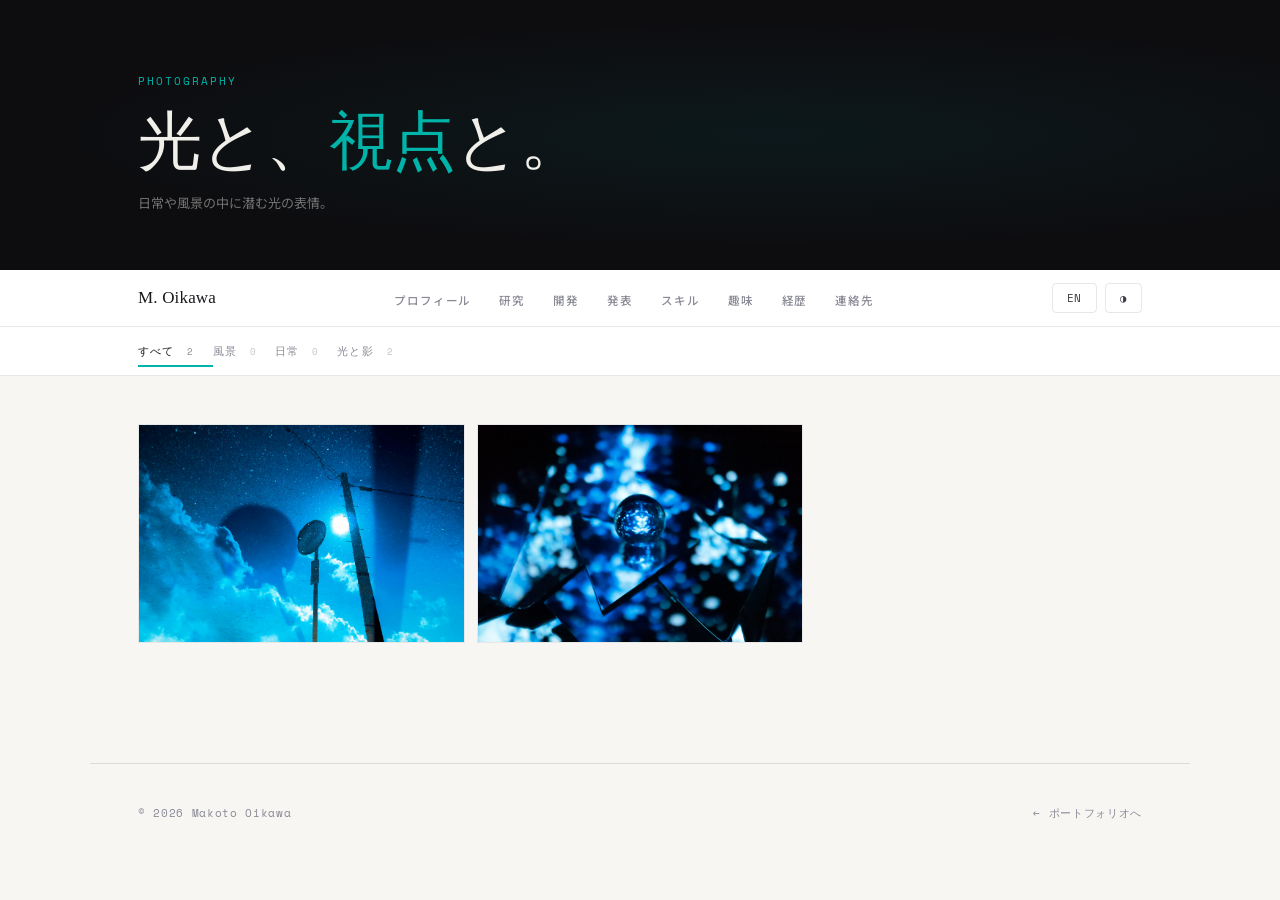
==== pages/photography.html @ 8b95818a "Split for CSS HTML JS Add photo gallery page Split for CSS HTML JS Add photo gallery page" ====
<!DOCTYPE html>
<html lang="ja">
<head>
<meta charset="UTF-8">
<meta name="viewport" content="width=device-width, initial-scale=1.0">
<title>Photography | Makoto Oikawa</title>
<meta name="description" content="写真ギャラリー">
<link rel="preconnect" href="https://fonts.googleapis.com">
<link rel="preconnect" href="https://fonts.gstatic.com" crossorigin>
<link href="https://fonts.googleapis.com/css2?family=Cormorant+Garant:wght@400;500;600&family=Noto+Sans+JP:wght@400;500&family=Space+Mono&display=swap" rel="stylesheet">
<!-- tokens.css is one level up -->
<link rel="stylesheet" href="../css/tokens.css">
<link rel="stylesheet" href="../css/photography.css">
</head>
<body>

<!-- ─── HERO ─── -->
<div class="photo-hero">
  <div class="photo-hero-inner">
    <span class="photo-hero-eyebrow">Photography</span>
    <h1>
      <span class="lang ja">光と、<em>視点</em>と。</span>
      <span class="lang en hidden">Light &amp; <em>Perspective</em></span>
    </h1>
    <p class="photo-hero-sub">
      <span class="lang ja">日常や風景の中に潜む光の表情。</span>
      <span class="lang en hidden">The character of light hidden in everyday scenes and landscapes.</span>
    </p>
  </div>
</div>

<!-- ─── NAV ─── -->
<nav class="site-nav">
  <div class="nav-inner">
    <a href="../index.html" class="nav-name">M. Oikawa</a>
    <ul class="nav-links">
      <li><a href="../index.html#profile"><span class="lang ja">プロフィール</span><span class="lang en hidden">Profile</span></a></li>
      <li><a href="../index.html#research"><span class="lang ja">研究</span><span class="lang en hidden">Research</span></a></li>
      <li><a href="../index.html#projects"><span class="lang ja">開発</span><span class="lang en hidden">Projects</span></a></li>
      <li><a href="../index.html#publications"><span class="lang ja">発表</span><span class="lang en hidden">Publications</span></a></li>
      <li><a href="../index.html#skills"><span class="lang ja">スキル</span><span class="lang en hidden">Skills</span></a></li>
      <li><a href="../index.html#hobbies"><span class="lang ja">趣味</span><span class="lang en hidden">Hobbies</span></a></li>
      <li><a href="../index.html#career"><span class="lang ja">経歴</span><span class="lang en hidden">Career</span></a></li>
      <li><a href="../index.html#contact"><span class="lang ja">連絡先</span><span class="lang en hidden">Contact</span></a></li>
    </ul>
    <div class="nav-controls">
      <button class="ctrl-btn" id="langBtn" onclick="toggleLanguage()">EN</button>
      <button class="ctrl-btn" id="themeBtn" onclick="toggleTheme()">◑</button>
      <button class="nav-hamburger" id="hamburger" onclick="toggleDrawer()" aria-label="メニュー">
        <span></span><span></span><span></span>
      </button>
    </div>
  </div>
</nav>

<!-- ─── MOBILE DRAWER ─── -->
<div class="nav-drawer" id="navDrawer">
  <a href="../index.html#profile"      onclick="closeDrawer()"><span class="lang ja">プロフィール</span><span class="lang en hidden">Profile</span></a>
  <a href="../index.html#research"     onclick="closeDrawer()"><span class="lang ja">研究</span><span class="lang en hidden">Research</span></a>
  <a href="../index.html#projects"     onclick="closeDrawer()"><span class="lang ja">開発</span><span class="lang en hidden">Projects</span></a>
  <a href="../index.html#publications" onclick="closeDrawer()"><span class="lang ja">発表</span><span class="lang en hidden">Publications</span></a>
  <a href="../index.html#skills"       onclick="closeDrawer()"><span class="lang ja">スキル</span><span class="lang en hidden">Skills</span></a>
  <a href="../index.html#hobbies"      onclick="closeDrawer()"><span class="lang ja">趣味</span><span class="lang en hidden">Hobbies</span></a>
  <a href="../index.html#career"       onclick="closeDrawer()"><span class="lang ja">経歴</span><span class="lang en hidden">Career</span></a>
  <div class="nav-drawer-divider"></div>
  <a href="../index.html#contact"      onclick="closeDrawer()"><span class="lang ja">連絡先</span><span class="lang en hidden">Contact</span></a>
</div>

<!-- ─── FILTER BAR ─── -->
<div class="gallery-filter">
  <div class="filter-inner" id="filterInner">
    <!-- rendered by gallery.js -->
  </div>
</div>

<!-- ─── GALLERY BODY ─── -->
<div class="gallery-body">

  <!-- Photo grid (rendered by gallery.js) -->
  <div class="photo-grid" id="photoGrid"></div>

  <!-- Placeholder: shown when PHOTOS array is empty -->
  <div class="gallery-placeholder" id="galleryPlaceholder" style="display:none;">
    <div class="placeholder-icon">📷</div>
    <p class="placeholder-label lang ja">作品準備中</p>
    <p class="placeholder-label lang en hidden">Gallery Coming Soon</p>
    <p class="placeholder-hint lang ja">写真作品を順次追加予定です。</p>
    <p class="placeholder-hint lang en hidden">Photos will be added soon.</p>
  </div>

  <!-- Per-filter empty state -->
  <div class="filter-empty" id="filterEmpty">
    <p class="lang ja">このカテゴリには作品がまだありません。</p>
    <p class="lang en hidden">No photos in this category yet.</p>
  </div>
</pre>
  </div>

</div>

<!-- ─── LIGHTBOX ─── -->
<div class="lightbox" id="lightbox" role="dialog" aria-modal="true" aria-label="Photo viewer">
  <button class="lb-close" onclick="closeLightbox()">
    <span class="lang ja">閉じる</span>
    <span class="lang en hidden">Close</span>
  </button>
  <button class="lb-nav lb-prev" onclick="lightboxNav(-1)" aria-label="Previous">←</button>
  <button class="lb-nav lb-next" onclick="lightboxNav(1)"  aria-label="Next">→</button>
  <div class="lb-inner">
    <img class="lb-img" id="lbImg" src="" alt="">
    <div class="lb-meta">
      <div class="lb-title" id="lbTitle"></div>
      <div class="lb-details" id="lbDetails"></div>
    </div>
  </div>
  <div class="lb-counter" id="lbCounter"></div>
</div>

<!-- ─── FOOTER ─── -->
<footer class="site-footer">
  <span class="footer-copy">© 2026 Makoto Oikawa</span>
  <a href="../index.html" class="footer-back">
    <span class="lang ja">← ポートフォリオへ</span>
    <span class="lang en hidden">← Portfolio</span>
  </a>
</footer>

<!-- ─── SCRIPTS ─── -->
<!-- paths are relative to pages/ so go up one level -->
<script src="../js/shared.js"></script>
<script src="../js/gallery.js"></script>

<!-- Wire up language toggle to gallery sync -->
<script>
  (function() {
    const _orig = window.toggleLanguage;
    window.toggleLanguage = function() {
      _orig();
      // sync gallery labels/overlays to new lang
      if (typeof syncGalleryLang === 'function') {
        syncGalleryLang(lang);
      }
    };
  })();
</script>

</body>
</html>
---- css/tokens.css ----
/* ═══════════════════════════════════════════════
   tokens.css — Design tokens & reset
   Oikawa Portfolio
   ═══════════════════════════════════════════════ */

/* ─── CUSTOM PROPERTIES ─── */
:root {
  /* Color */
  --ink:     #1a1a1e;
  --ink2:    #3d3d45;
  --muted:   #8a8a96;
  --bg:      #f7f6f3;
  --surface: #ffffff;
  --border:  rgba(26,26,30,0.10);
  --accent:  #00b4aa;
  --accent2: #7c6cf5;
  --rule:    rgba(26,26,30,0.12);

  /* Typography */
  --ff-display: 'Cormorant Garant', Georgia, serif;
  --ff-body:    'Noto Sans JP', sans-serif;
  --ff-mono:    'Space Mono', monospace;

  /* Spacing */
  --max-w: 1100px;
  --gutter: 48px;

  /* Transitions */
  --t-fast: 0.18s ease;
  --t-base: 0.26s ease;
}

/* ─── DARK THEME ─── */
[data-theme="dark"] {
  --ink:     #f0efe9;
  --ink2:    #c8c8d0;
  --muted:   #6e6e7a;
  --bg:      #111114;
  --surface: #1c1c21;
  --border:  rgba(240,239,233,0.08);
  --accent:  #2dd4cc;
  --accent2: #9d8ff8;
  --rule:    rgba(240,239,233,0.10);
}

/* ─── RESET ─── */
*, *::before, *::after {
  box-sizing: border-box;
  margin: 0;
  padding: 0;
}

html { scroll-behavior: smooth; }

body {
  font-family: var(--ff-body);
  background: var(--bg);
  color: var(--ink);
  line-height: 1.8;
  font-size: 15px;
  -webkit-font-smoothing: antialiased;
  transition: background var(--t-base), color var(--t-base);
}

img, video { display: block; max-width: 100%; }
a { color: inherit; }
button { font-family: inherit; }

/* ─── UTILITIES ─── */
.hidden { display: none !important; }

.container {
  max-width: var(--max-w);
  margin: 0 auto;
  padding-left: var(--gutter);
  padding-right: var(--gutter);
}

@media (max-width: 900px) {
  :root { --gutter: 24px; }
}

/* ─── SHARED: NAV ─── */
nav.site-nav {
  position: sticky;
  top: 0;
  z-index: 900;
  background: var(--surface);
  border-bottom: 1px solid var(--border);
  backdrop-filter: blur(8px);
  -webkit-backdrop-filter: blur(8px);
  transition: background var(--t-base);
}

[data-theme="dark"] nav.site-nav {
  background: rgba(28,28,33,0.92);
}

.nav-inner {
  max-width: var(--max-w);
  margin: 0 auto;
  padding: 0 var(--gutter);
  display: flex;
  align-items: center;
  justify-content: space-between;
  height: 56px;
}

.nav-name {
  font-family: var(--ff-display);
  font-size: 17px;
  font-weight: 500;
  color: var(--ink);
  text-decoration: none;
  letter-spacing: 0.01em;
}

.nav-links {
  display: flex;
  gap: 28px;
  list-style: none;
}

.nav-links a {
  font-size: 11.5px;
  font-weight: 500;
  letter-spacing: 0.08em;
  text-transform: uppercase;
  color: var(--muted);
  text-decoration: none;
  transition: color var(--t-fast);
}

.nav-links a:hover { color: var(--ink); }

.nav-controls {
  display: flex;
  gap: 8px;
  align-items: center;
}

.ctrl-btn {
  font-family: var(--ff-mono);
  font-size: 11px;
  padding: 6px 14px;
  border: 1px solid var(--border);
  border-radius: 4px;
  background: transparent;
  color: var(--ink2);
  cursor: pointer;
  transition: border-color var(--t-fast), color var(--t-fast);
  letter-spacing: 0.04em;
}

.ctrl-btn:hover {
  border-color: var(--accent);
  color: var(--accent);
}

/* ─── SHARED: HAMBURGER ─── */
.nav-hamburger {
  display: none;
  flex-direction: column;
  justify-content: center;
  gap: 5px;
  width: 36px;
  height: 36px;
  background: none;
  border: 1px solid var(--border);
  border-radius: 4px;
  cursor: pointer;
  padding: 8px;
}

.nav-hamburger span {
  display: block;
  width: 100%;
  height: 1px;
  background: var(--ink);
  transition: transform 0.2s, opacity 0.2s;
}

.nav-hamburger.open span:nth-child(1) { transform: translateY(6px) rotate(45deg); }
.nav-hamburger.open span:nth-child(2) { opacity: 0; }
.nav-hamburger.open span:nth-child(3) { transform: translateY(-6px) rotate(-45deg); }

/* ─── SHARED: DRAWER ─── */
.nav-drawer {
  display: none;
  position: fixed;
  top: 56px;
  right: 0;
  width: 220px;
  max-width: 80vw;
  background: var(--surface);
  border-left: 1px solid var(--border);
  border-bottom: 1px solid var(--border);
  z-index: 899;
  padding: 8px 0 16px;
}

.nav-drawer.open { display: block; }

.nav-drawer a {
  display: block;
  padding: 12px 24px;
  font-size: 13px;
  font-weight: 500;
  letter-spacing: 0.08em;
  text-transform: uppercase;
  color: var(--muted);
  text-decoration: none;
  transition: color var(--t-fast), background var(--t-fast);
}

.nav-drawer a:hover { color: var(--ink); background: var(--bg); }

.nav-drawer-divider {
  height: 1px;
  background: var(--border);
  margin: 8px 24px;
}

/* ─── SHARED: FOOTER ─── */
footer.site-footer {
  border-top: 1px solid var(--rule);
  max-width: var(--max-w);
  margin: 0 auto;
  padding: 40px var(--gutter);
  display: flex;
  justify-content: space-between;
  align-items: center;
}

.footer-copy {
  font-family: var(--ff-mono);
  font-size: 11px;
  color: var(--muted);
  letter-spacing: 0.06em;
}

.footer-back {
  font-family: var(--ff-mono);
  font-size: 11px;
  color: var(--muted);
  text-decoration: none;
  letter-spacing: 0.06em;
  transition: color var(--t-fast);
}

.footer-back:hover { color: var(--ink); }

/* ─── SHARED: SECTION SCAFFOLD ─── */
.section {
  display: grid;
  grid-template-columns: 180px 1fr;
  gap: 0 64px;
  padding: 80px 0;
  border-top: 1px solid var(--rule);
}

.section-label { padding-top: 4px; }

.section-tag {
  font-family: var(--ff-mono);
  font-size: 10px;
  letter-spacing: 0.16em;
  text-transform: uppercase;
  color: var(--accent);
  display: block;
  margin-bottom: 6px;
}

.section-num {
  font-family: var(--ff-display);
  font-size: 2.4rem;
  font-weight: 400;
  color: var(--rule);
  line-height: 1;
  letter-spacing: -0.02em;
}

.section-body { min-width: 0; }

.section-title {
  font-family: var(--ff-display);
  font-size: clamp(1.6rem, 2.5vw, 2.2rem);
  font-weight: 500;
  color: var(--ink);
  margin-bottom: 32px;
  letter-spacing: -0.01em;
  line-height: 1.2;
}

/* ─── SHARED: TAGS ─── */
.tag-list {
  display: flex;
  flex-wrap: wrap;
  gap: 8px;
  margin-top: 16px;
}

.tag {
  font-family: var(--ff-mono);
  font-size: 11px;
  padding: 4px 12px;
  border: 1px solid var(--border);
  border-radius: 2px;
  color: var(--muted);
  letter-spacing: 0.04em;
}

/* ─── RESPONSIVE ─── */
@media (max-width: 900px) {
  .nav-links { display: none; }
  .nav-hamburger { display: flex; }

  .section {
    grid-template-columns: 1fr;
    gap: 20px 0;
    padding: 56px 0;
  }
  .section-num { display: none; }
}

@media (max-width: 640px) {
  .section { padding: 40px 0; }
}

@media (prefers-reduced-motion: reduce) {
  *, *::before, *::after { animation-duration: 0.001ms !important; transition-duration: 0.001ms !important; }
}
---- css/photography.css ----
/* ═══════════════════════════════════════════════
   photography.css — Gallery page styles
   ═══════════════════════════════════════════════ */

/* ─── HERO (small, text-only) ─── */
.photo-hero {
  background: #0d0d10;
  padding: 72px 0 56px;
  position: relative;
  overflow: hidden;
}

.photo-hero::after {
  content: '';
  position: absolute;
  inset: 0;
  background: radial-gradient(ellipse 80% 60% at 60% 50%,
    rgba(0,180,170,0.07) 0%, transparent 70%);
  pointer-events: none;
}

.photo-hero-inner {
  position: relative;
  z-index: 1;
  max-width: var(--max-w);
  margin: 0 auto;
  padding: 0 var(--gutter);
}

.photo-hero-eyebrow {
  font-family: var(--ff-mono);
  font-size: 11px;
  letter-spacing: 0.18em;
  text-transform: uppercase;
  color: var(--accent);
  margin-bottom: 16px;
  display: block;
}

.photo-hero h1 {
  font-family: var(--ff-display);
  font-size: clamp(2.8rem, 5vw, 4.4rem);
  font-weight: 500;
  color: #f0efe9;
  line-height: 1.05;
  letter-spacing: -0.015em;
  margin-bottom: 16px;
}

.photo-hero h1 em {
  font-style: normal;
  color: var(--accent);
}

.photo-hero-sub {
  font-size: 13px;
  color: rgba(240,239,233,0.45);
  max-width: 520px;
  line-height: 1.8;
}

/* ─── FILTER BAR ─── */
.gallery-filter {
  position: sticky;
  top: 56px;
  z-index: 800;
  background: var(--surface);
  border-bottom: 1px solid var(--border);
  transition: background var(--t-base);
}

[data-theme="dark"] .gallery-filter {
  background: rgba(28,28,33,0.95);
}

.filter-inner {
  max-width: var(--max-w);
  margin: 0 auto;
  padding: 0 var(--gutter);
  display: flex;
  align-items: center;
  gap: 0;
  height: 48px;
  overflow-x: auto;
  scrollbar-width: none;
}

.filter-inner::-webkit-scrollbar { display: none; }

.filter-btn {
  font-family: var(--ff-mono);
  font-size: 11px;
  letter-spacing: 0.1em;
  text-transform: uppercase;
  padding: 6px 18px 6px 0;
  border: none;
  background: none;
  cursor: pointer;
  color: var(--muted);
  border-bottom: 2px solid transparent;
  margin-bottom: -1px;
  white-space: nowrap;
  transition: color var(--t-fast), border-color var(--t-fast);
  flex-shrink: 0;
}

.filter-btn:hover { color: var(--ink); }

.filter-btn.active {
  color: var(--ink);
  border-bottom-color: var(--accent);
}

.filter-count {
  font-size: 9px;
  opacity: 0.5;
  margin-left: 5px;
}

/* ─── GALLERY BODY ─── */
.gallery-body {
  max-width: var(--max-w);
  margin: 0 auto;
  padding: 48px var(--gutter) 120px;
}

/* ─── MASONRY GRID ─── */
.photo-grid {
  columns: 3 280px;
  column-gap: 12px;
}

.photo-item {
  break-inside: avoid;
  margin-bottom: 12px;
  position: relative;
  cursor: pointer;
  overflow: hidden;
  background: var(--surface);
  border: 1px solid var(--border);
  transition: opacity var(--t-base);
}

.photo-item.hidden-by-filter {
  display: none;
}

.photo-item img {
  width: 100%;
  height: auto;
  display: block;
  transition: transform 0.5s cubic-bezier(0.25,0.46,0.45,0.94);
}

.photo-item:hover img {
  transform: scale(1.04);
}

.photo-item-overlay {
  position: absolute;
  inset: 0;
  background: linear-gradient(
    to top,
    rgba(13,13,16,0.82) 0%,
    rgba(13,13,16,0.0) 50%
  );
  opacity: 0;
  transition: opacity var(--t-base);
  display: flex;
  align-items: flex-end;
  padding: 16px;
}

.photo-item:hover .photo-item-overlay {
  opacity: 1;
}

.photo-item-meta {
  color: rgba(240,239,233,0.9);
}

.photo-item-title {
  font-family: var(--ff-display);
  font-size: 1rem;
  font-weight: 500;
  line-height: 1.3;
  margin-bottom: 4px;
}

.photo-item-info {
  font-family: var(--ff-mono);
  font-size: 10px;
  letter-spacing: 0.08em;
  color: rgba(240,239,233,0.5);
  display: flex;
  gap: 12px;
  flex-wrap: wrap;
}

/* ─── PLACEHOLDER (no photos yet) ─── */
.gallery-placeholder {
  text-align: center;
  padding: 80px 0;
}

.placeholder-icon {
  font-size: 48px;
  margin-bottom: 20px;
  opacity: 0.3;
}

.placeholder-label {
  font-family: var(--ff-mono);
  font-size: 11px;
  letter-spacing: 0.14em;
  text-transform: uppercase;
  color: var(--muted);
  margin-bottom: 12px;
}

.placeholder-hint {
  font-size: 13px;
  color: var(--muted);
  max-width: 340px;
  margin: 0 auto;
  line-height: 1.7;
}

/* ─── EMPTY STATE per filter ─── */
.filter-empty {
  display: none;
  text-align: center;
  padding: 48px 0;
}

.filter-empty.visible { display: block; }

.filter-empty p {
  font-family: var(--ff-mono);
  font-size: 12px;
  color: var(--muted);
  letter-spacing: 0.06em;
}

/* ─── LIGHTBOX ─── */
.lightbox {
  position: fixed;
  inset: 0;
  z-index: 9000;
  display: flex;
  align-items: center;
  justify-content: center;
  background: rgba(13,13,16,0.95);
  opacity: 0;
  pointer-events: none;
  transition: opacity 0.3s ease;
}

.lightbox.open {
  opacity: 1;
  pointer-events: all;
}

.lb-inner {
  position: relative;
  max-width: 90vw;
  max-height: 90vh;
  display: flex;
  flex-direction: column;
  align-items: center;
}

.lb-img {
  max-width: 100%;
  max-height: 78vh;
  object-fit: contain;
  border: 1px solid rgba(255,255,255,0.06);
  transition: opacity 0.25s ease;
}

.lb-meta {
  margin-top: 16px;
  text-align: center;
}

.lb-title {
  font-family: var(--ff-display);
  font-size: 1.3rem;
  font-weight: 500;
  color: #f0efe9;
  margin-bottom: 6px;
}

.lb-details {
  font-family: var(--ff-mono);
  font-size: 11px;
  letter-spacing: 0.1em;
  color: rgba(240,239,233,0.4);
  display: flex;
  gap: 16px;
  justify-content: center;
  flex-wrap: wrap;
}

.lb-close {
  position: fixed;
  top: 20px;
  right: 24px;
  font-family: var(--ff-mono);
  font-size: 13px;
  letter-spacing: 0.06em;
  color: rgba(240,239,233,0.5);
  background: none;
  border: 1px solid rgba(240,239,233,0.12);
  border-radius: 4px;
  padding: 7px 14px;
  cursor: pointer;
  transition: color var(--t-fast), border-color var(--t-fast);
}

.lb-close:hover {
  color: #f0efe9;
  border-color: rgba(240,239,233,0.4);
}

.lb-nav {
  position: fixed;
  top: 50%;
  transform: translateY(-50%);
  background: none;
  border: 1px solid rgba(240,239,233,0.12);
  color: rgba(240,239,233,0.5);
  font-size: 18px;
  width: 44px;
  height: 44px;
  border-radius: 4px;
  cursor: pointer;
  display: flex;
  align-items: center;
  justify-content: center;
  transition: color var(--t-fast), border-color var(--t-fast), background var(--t-fast);
}

.lb-nav:hover {
  color: #f0efe9;
  border-color: rgba(240,239,233,0.35);
  background: rgba(240,239,233,0.05);
}

.lb-prev { left: 20px; }
.lb-next { right: 20px; }

.lb-counter {
  position: fixed;
  bottom: 24px;
  left: 50%;
  transform: translateX(-50%);
  font-family: var(--ff-mono);
  font-size: 11px;
  letter-spacing: 0.1em;
  color: rgba(240,239,233,0.35);
}

/* ─── ADD PHOTOS GUIDE ─── */
.add-guide {
  border: 1px dashed var(--border);
  padding: 28px 32px;
  margin-top: 48px;
}

.add-guide-label {
  font-family: var(--ff-mono);
  font-size: 10px;
  letter-spacing: 0.14em;
  text-transform: uppercase;
  color: var(--accent);
  margin-bottom: 12px;
}

.add-guide pre {
  font-family: var(--ff-mono);
  font-size: 12px;
  color: var(--ink2);
  line-height: 1.7;
  white-space: pre-wrap;
  word-break: break-word;
}

/* ─── RESPONSIVE ─── */
@media (max-width: 900px) {
  .photo-grid {
    columns: 2 200px;
  }
}

@media (max-width: 540px) {
  .photo-grid {
    columns: 1;
  }
  .lb-nav { display: none; }
}
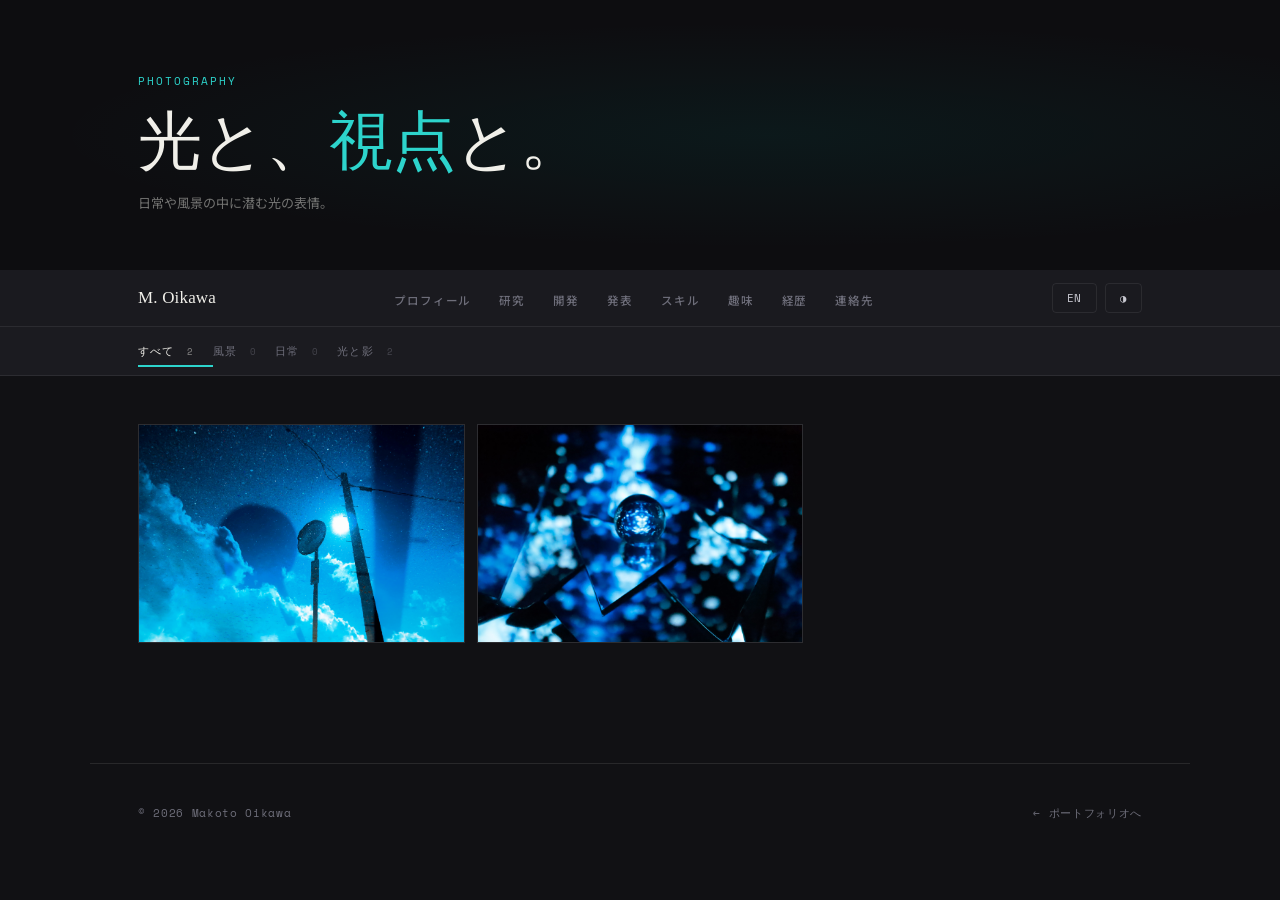
==== commit 44c89c7e: "Update photography.html Change photo page default color" ====
--- a/pages/photography.html
+++ b/pages/photography.html
@@ -1,5 +1,5 @@
 <!DOCTYPE html>
-<html lang="ja">
+<html lang="ja" data-theme="dark">
 <head>
 <meta charset="UTF-8">
 <meta name="viewport" content="width=device-width, initial-scale=1.0">
